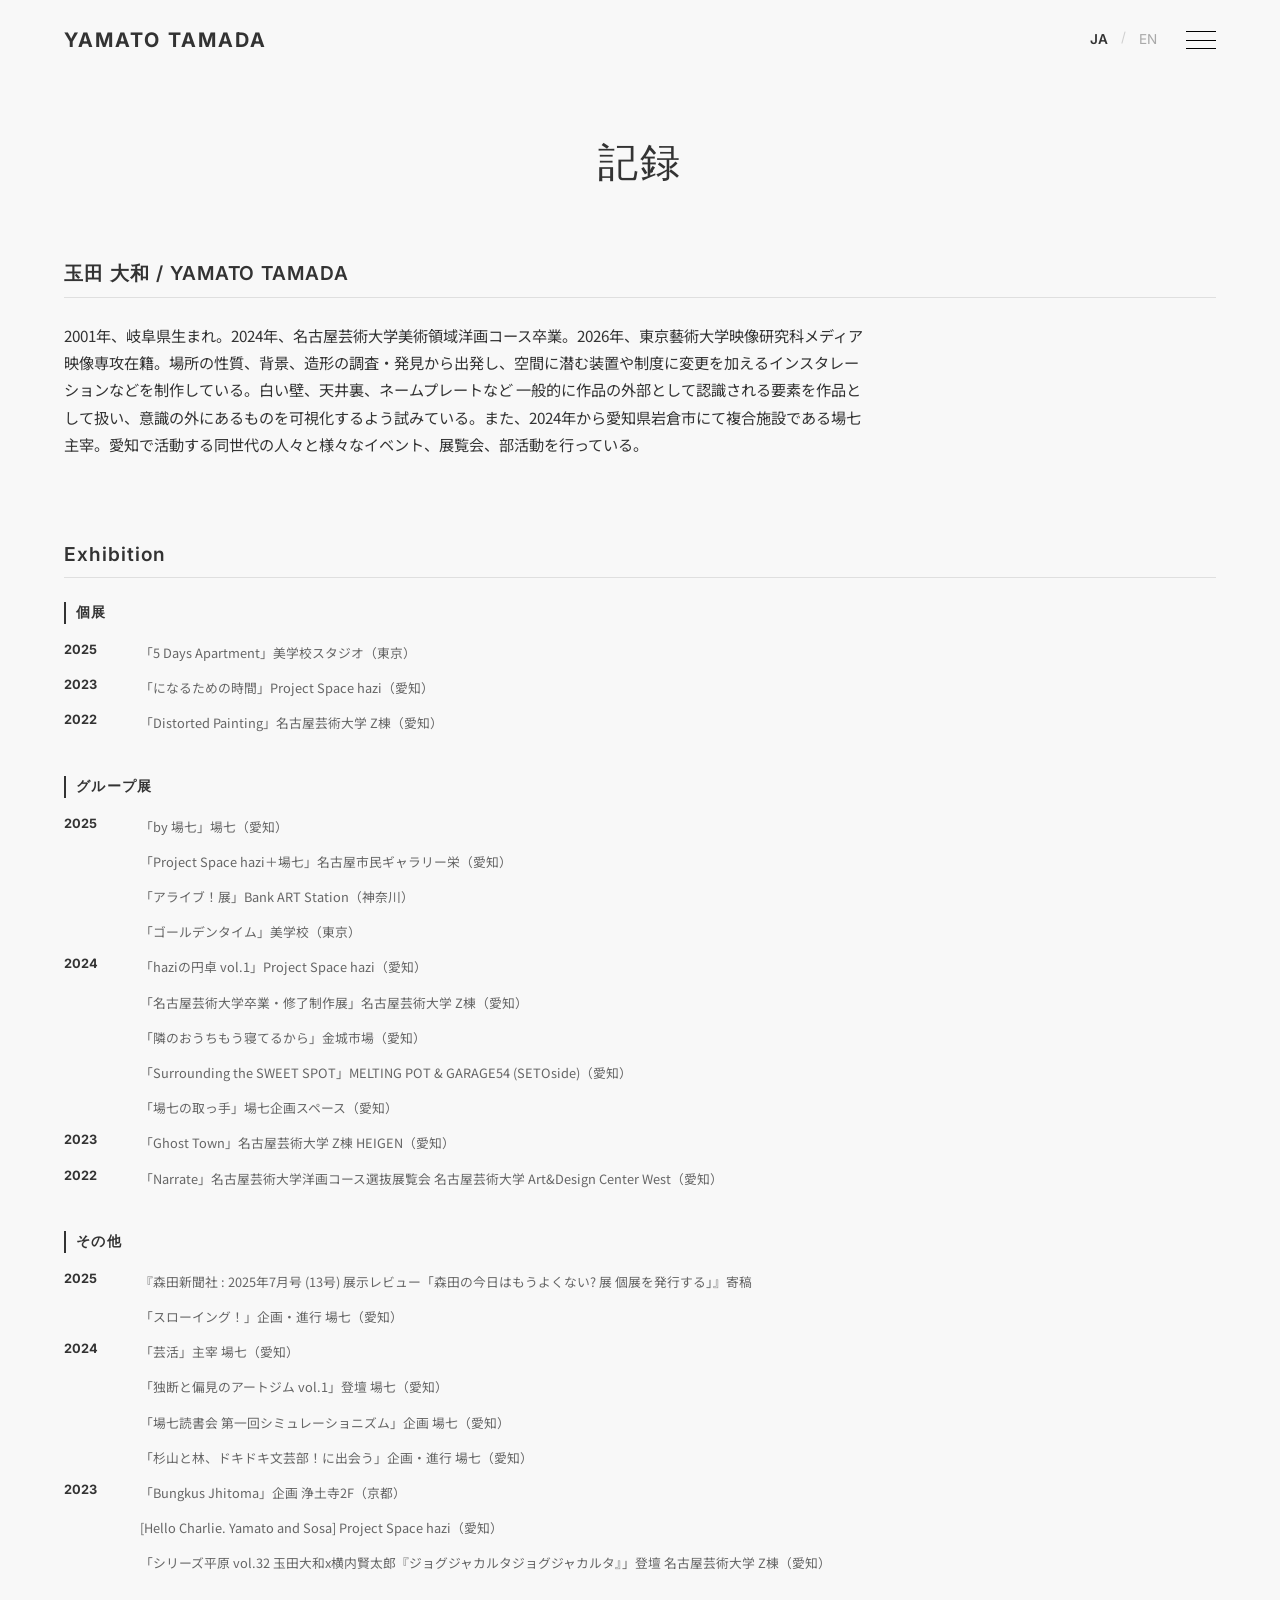
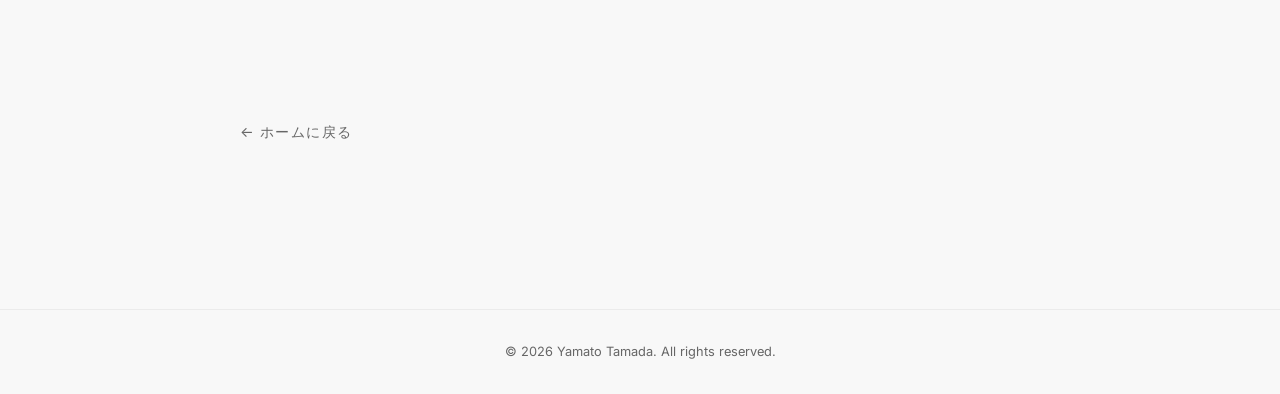
==== about.html @ 904484ee "about new" ====
<!DOCTYPE html>
<html lang="ja">

<head>
    <meta charset="UTF-8">
    <meta name="viewport" content="width=device-width, initial-scale=1.0">
    <title>About | YAMATO TAMADA</title>
    <meta name="description" content="About YAMATO TAMADA - Artist profile, exhibition history, and artist statement">
    <link rel="stylesheet" href="style.css">
    <link rel="preconnect" href="https://fonts.googleapis.com">
    <link rel="preconnect" href="https://fonts.gstatic.com" crossorigin>
    <link
        href="https://fonts.googleapis.com/css2?family=Inter:wght@300;400;600&family=Noto+Sans+JP:wght@300;400;700&display=swap"
        rel="stylesheet">
</head>

<body>
    <header class="header">
        <div class="container">
            <a href="index.html" class="logo">YAMATO TAMADA</a>
            <div class="nav-container">
                <div class="lang-switcher">
                    <span class="lang-btn active" data-lang="ja">JA</span>
                    <span class="lang-divider">/</span>
                    <span class="lang-btn" data-lang="en">EN</span>
                </div>
                <nav class="nav">
                    <ul class="nav-list">
                        <li><a href="index.html#news" class="nav-link">
                                <span class="lang-ja">ニュース</span>
                                <span class="lang-en">NEWS</span>
                            </a></li>
                        <li><a href="about.html" class="nav-link">
                                <span class="lang-ja">記録</span>
                                <span class="lang-en">ABOUT</span>
                            </a></li>
                        <li><a href="index.html#works" class="nav-link">
                                <span class="lang-ja">作品</span>
                                <span class="lang-en">WORKS</span>
                            </a></li>
                        <li>
                            <div class="menu-contact-links">
                                <a href="contact.html" class="menu-contact-link email" aria-label="Email">
                                    <svg width="24" height="24" viewBox="0 0 24 24" fill="none" stroke="currentColor"
                                        stroke-width="1.5">
                                        <path
                                            d="M3 8l7.89 5.26a2 2 0 002.22 0L21 8M5 19h14a2 2 0 002-2V7a2 2 0 00-2-2H5a2 2 0 00-2 2v10a2 2 0 002 2z" />
                                    </svg>
                                </a>
                                <a href="https://www.instagram.com/yamato.art2/" class="menu-contact-link instagram"
                                    aria-label="Instagram">
                                    <svg width="24" height="24" viewBox="0 0 24 24" fill="currentColor">
                                        <path
                                            d="M12 2.163c3.204 0 3.584.012 4.85.07 3.252.148 4.771 1.691 4.919 4.919.058 1.265.069 1.645.069 4.849 0 3.205-.012 3.584-.069 4.849-.149 3.225-1.664 4.771-4.919 4.919-1.266.058-1.644.07-4.85.07-3.204 0-3.584-.012-4.849-.07-3.26-.149-4.771-1.699-4.919-4.92-.058-1.265-.07-1.644-.07-4.849 0-3.204.013-3.583.07-4.849.149-3.227 1.664-4.771 4.919-4.919 1.266-.057 1.645-.069 4.849-.069zm0-2.163c-3.259 0-3.667.014-4.947.072-4.358.2-6.78 2.618-6.98 6.98-.059 1.281-.073 1.689-.073 4.948 0 3.259.014 3.668.072 4.948.2 4.358 2.618 6.78 6.98 6.98 1.281.058 1.689.072 4.948.072 3.259 0 3.668-.014 4.948-.072 4.354-.2 6.782-2.618 6.979-6.98.059-1.28.073-1.689.073-4.948 0-3.259-.014-3.667-.072-4.947-.196-4.354-2.617-6.78-6.979-6.98-1.281-.059-1.69-.073-4.949-.073zm0 5.838c-3.403 0-6.162 2.759-6.162 6.162s2.759 6.163 6.162 6.163 6.162-2.759 6.162-6.163c0-3.403-2.759-6.162-6.162-6.162zm0 10.162c-2.209 0-4-1.79-4-4 0-2.209 1.791-4 4-4s4 1.791 4 4c0 2.21-1.791 4-4 4zm6.406-11.845c-.796 0-1.441.645-1.441 1.44s.645 1.44 1.441 1.44c.795 0 1.439-.645 1.439-1.44s-.644-1.44-1.439-1.44z" />
                                    </svg>
                                </a>
                            </div>
                        </li>
                    </ul>
                    <button class="menu-toggle" aria-label="Menu">
                        <span class="bar"></span>
                        <span class="bar"></span>
                        <span class="bar"></span>
                    </button>
                </nav>
            </div>
        </div>
    </header>

    <main>
        <section class="about-page section">
            <div class="container">
                <h1 class="page-title">
                    <span class="lang-ja">記録</span>
                    <span class="lang-en">ABOUT</span>
                </h1>

                <div class="about-section">
                    <h2 class="about-heading">玉田 大和 / YAMATO TAMADA</h2>
                    <div class="statement-text">
                        <p class="lang-ja">
                            2001年、岐阜県生まれ。2024年、名古屋芸術大学美術領域洋画コース卒業。2026年、東京藝術大学映像研究科メディア映像専攻在籍。場所の性質、背景、造形の調査・発見から出発し、空間に潜む装置や制度に変更を加えるインスタレーションなどを制作している。白い壁、天井裏、ネームプレートなど
                            一般的に作品の外部として認識される要素を作品として扱い、意識の外にあるものを可視化するよう試みている。また、2024年から愛知県岩倉市にて複合施設である場七主宰。愛知で活動する同世代の人々と様々なイベント、展覧会、部活動を行っている。
                        </p>
                        <p class="lang-en">Born in Gifu in 2001. Graduated from Nagoya University of the Arts, Western
                            Painting course in 2024. Currently enrolled in the Graduate School of Film and New Media,
                            Department of New Media at Tokyo University of the Arts (2026-). Starting from the
                            investigation and discovery of the nature,
                            background, and form of a place, he creates installations that modify the devices and
                            systems hidden within spaces. By treating elements generally perceived as external to the
                            work—such as white walls, the space behind ceilings, and nameplates—as part of the work
                            itself, he attempts to visualize things that lie outside of consciousness. Since 2024, he
                            has also been the director of "BA-NANA", a multi-purpose facility in Iwakura, Aichi
                            Prefecture. Together with peers active in Aichi, he organizes various events, exhibitions,
                            and club activities.
                        </p>
                    </div>
                </div>

                <div class="about-section">
                    <h2 class="about-heading">Exhibition</h2>

                    <h3 class="exhibition-type-title">
                        <span class="lang-ja">個展</span>
                        <span class="lang-en">Solo exhibitions</span>
                    </h3>
                    <div class="exhibition-list">
                        <div class="exhibition-group">
                            <span class="exhibition-year">2025</span>
                            <div class="exhibition-items">
                                <div class="exhibition-item">
                                    <span class="exhibition-title">
                                        <span class="lang-ja">「5 Days Apartment」美学校スタジオ（東京）</span>
                                        <span class="lang-en">"5 Days Apartment" Bigakko Studio (Tokyo)</span>
                                    </span>
                                </div>
                            </div>
                        </div>
                        <div class="exhibition-group">
                            <span class="exhibition-year">2023</span>
                            <div class="exhibition-items">
                                <div class="exhibition-item">
                                    <span class="exhibition-title">
                                        <span class="lang-ja">「になるための時間」Project Space hazi（愛知）</span>
                                        <span class="lang-en">"Time to Become" Project Space hazi (Aichi)</span>
                                    </span>
                                </div>
                            </div>
                        </div>
                        <div class="exhibition-group">
                            <span class="exhibition-year">2022</span>
                            <div class="exhibition-items">
                                <div class="exhibition-item">
                                    <span class="exhibition-title">
                                        <span class="lang-ja">「Distorted Painting」名古屋芸術大学 Z棟（愛知）</span>
                                        <span class="lang-en">"Distorted Painting" Nagoya University of the Arts,
                                            Z-Building (Aichi)</span>
                                    </span>
                                </div>
                            </div>
                        </div>
                    </div>

                    <h3 class="exhibition-type-title">
                        <span class="lang-ja">グループ展</span>
                        <span class="lang-en">Group exhibitions</span>
                    </h3>
                    <div class="exhibition-list">
                        <div class="exhibition-group">
                            <span class="exhibition-year">2025</span>
                            <div class="exhibition-items">
                                <div class="exhibition-item">
                                    <span class="exhibition-title">
                                        <span class="lang-ja">「by 場七」場七（愛知）</span>
                                        <span class="lang-en">"by BA-NANA" BA-NANA (Aichi)</span>
                                    </span>
                                </div>
                                <div class="exhibition-item">
                                    <span class="exhibition-title">
                                        <span class="lang-ja">「Project Space hazi＋場七」名古屋市民ギャラリー栄（愛知）</span>
                                        <span class="lang-en">"Project Space hazi + BA-NANA" Nagoya City Gallery Sakae
                                            (Aichi)</span>
                                    </span>
                                </div>
                                <div class="exhibition-item">
                                    <span class="exhibition-title">
                                        <span class="lang-ja">「アライブ！展」Bank ART Station（神奈川）</span>
                                        <span class="lang-en">"Alive! Exhibition" Bank ART Station (Kanagawa)</span>
                                    </span>
                                </div>
                                <div class="exhibition-item">
                                    <span class="exhibition-title">
                                        <span class="lang-ja">「ゴールデンタイム」美学校（東京）</span>
                                        <span class="lang-en">"Golden Time" Bigakko (Tokyo)</span>
                                    </span>
                                </div>
                            </div>
                        </div>
                        <div class="exhibition-group">
                            <span class="exhibition-year">2024</span>
                            <div class="exhibition-items">
                                <div class="exhibition-item">
                                    <span class="exhibition-title">
                                        <span class="lang-ja">「haziの円卓 vol.1」Project Space hazi（愛知）</span>
                                        <span class="lang-en">"hazi's Round Table vol.1" Project Space hazi
                                            (Aichi)</span>
                                    </span>
                                </div>
                                <div class="exhibition-item">
                                    <span class="exhibition-title">
                                        <span class="lang-ja">「名古屋芸術大学卒業・修了制作展」名古屋芸術大学 Z棟（愛知）</span>
                                        <span class="lang-en">"Nagoya University of the Arts Graduation Exhibition"
                                            Nagoya University of the Arts, Z-Building (Aichi)</span>
                                    </span>
                                </div>
                                <div class="exhibition-item">
                                    <span class="exhibition-title">
                                        <span class="lang-ja">「隣のおうちもう寝てるから」金城市場（愛知）</span>
                                        <span class="lang-en">"Because the Neighbors are Already Sleeping" Kinjo Ichiba
                                            (Aichi)</span>
                                    </span>
                                </div>
                                <div class="exhibition-item">
                                    <span class="exhibition-title">
                                        <span class="lang-ja">「Surrounding the SWEET SPOT」MELTING POT & GARAGE54
                                            (SETOside)（愛知）</span>
                                        <span class="lang-en">"Surrounding the SWEET SPOT" MELTING POT & GARAGE54
                                            (SETOside) (Aichi)</span>
                                    </span>
                                </div>
                                <div class="exhibition-item">
                                    <span class="exhibition-title">
                                        <span class="lang-ja">「場七の取っ手」場七企画スペース（愛知）</span>
                                        <span class="lang-en">"Handle of BA-NANA" BA-NANA Project Space (Aichi)</span>
                                    </span>
                                </div>
                            </div>
                        </div>
                        <div class="exhibition-group">
                            <span class="exhibition-year">2023</span>
                            <div class="exhibition-items">
                                <div class="exhibition-item">
                                    <span class="exhibition-title">
                                        <span class="lang-ja">「Ghost Town」名古屋芸術大学 Z棟 HEIGEN（愛知）</span>
                                        <span class="lang-en">"Ghost Town" Nagoya University of the Arts, Z-Building
                                            HEIGEN (Aichi)</span>
                                    </span>
                                </div>
                            </div>
                        </div>
                        <div class="exhibition-group">
                            <span class="exhibition-year">2022</span>
                            <div class="exhibition-items">
                                <div class="exhibition-item">
                                    <span class="exhibition-title">
                                        <span class="lang-ja">「Narrate」名古屋芸術大学洋画コース選抜展覧会 名古屋芸術大学 Art&Design Center
                                            West（愛知）</span>
                                        <span class="lang-en">"Narrate" Nagoya University of the Arts, Western Painting
                                            Course Selection Exhibition, Art & Design Center West (Aichi)</span>
                                    </span>
                                </div>
                            </div>
                        </div>
                    </div>

                    <h3 class="exhibition-type-title">
                        <span class="lang-ja">その他</span>
                        <span class="lang-en">Others</span>
                    </h3>
                    <div class="exhibition-list">
                        <div class="exhibition-group">
                            <span class="exhibition-year">2025</span>
                            <div class="exhibition-items">
                                <div class="exhibition-item">
                                    <span class="exhibition-title">
                                        <span class="lang-ja">『森田新聞社 : 2025年7月号 (13号) 展示レビュー「森田の今日はもうよくない? 展
                                            個展を発行する」』寄稿</span>
                                        <span class="lang-en">Contributed to "Morita Shimbun: July 2025 Issue (No. 13)
                                            Exhibition Review 'Is Morita's Today No Good Anymore? Exhibition: Publishing
                                            a Solo Exhibition'"</span>
                                    </span>
                                </div>
                                <div class="exhibition-item">
                                    <span class="exhibition-title">
                                        <span class="lang-ja">「スローイング！」企画・進行 場七（愛知）</span>
                                        <span class="lang-en">"Throwing!" Planning and Facilitation, BA-NANA
                                            (Aichi)</span>
                                    </span>
                                </div>
                            </div>
                        </div>
                        <div class="exhibition-group">
                            <span class="exhibition-year">2024</span>
                            <div class="exhibition-items">
                                <div class="exhibition-item">
                                    <span class="exhibition-title">
                                        <span class="lang-ja">「芸活」主宰 場七（愛知）</span>
                                        <span class="lang-en">"Geikatsu" (Art Activities) Director, BA-NANA
                                            (Aichi)</span>
                                    </span>
                                </div>
                                <div class="exhibition-item">
                                    <span class="exhibition-title">
                                        <span class="lang-ja">「独断と偏見のアートジム vol.1」登壇 場七（愛知）</span>
                                        <span class="lang-en">"Arbitrary and Prejudiced Art Gym vol.1" Speaker, BA-NANA
                                            (Aichi)</span>
                                    </span>
                                </div>
                                <div class="exhibition-item">
                                    <span class="exhibition-title">
                                        <span class="lang-ja">「場七読書会 第一回シミュレーショニズム」企画 場七（愛知）</span>
                                        <span class="lang-en">"BA-NANA Reading Group Vol.1: Simulationism" Planning,
                                            BA-NANA (Aichi)</span>
                                    </span>
                                </div>
                                <div class="exhibition-item">
                                    <span class="exhibition-title">
                                        <span class="lang-ja">「杉山と林、ドキドキ文芸部！に出会う」企画・進行 場七（愛知）</span>
                                        <span class="lang-en">"Sugiyama and Hayashi encounter Doki Doki Literature
                                            Club!" Planning and Facilitation, BA-NANA (Aichi)</span>
                                    </span>
                                </div>
                            </div>
                        </div>
                        <div class="exhibition-group">
                            <span class="exhibition-year">2023</span>
                            <div class="exhibition-items">
                                <div class="exhibition-item">
                                    <span class="exhibition-title">
                                        <span class="lang-ja">「Bungkus Jhitoma」企画 浄土寺2F（京都）</span>
                                        <span class="lang-en">"Bungkus Jhitoma" Planning, Jodoji 2F (Kyoto)</span>
                                    </span>
                                </div>
                                <div class="exhibition-item">
                                    <span class="exhibition-title">
                                        <span class="lang-ja">[Hello Charlie. Yamato and Sosa] Project Space
                                            hazi（愛知）</span>
                                        <span class="lang-en">[Hello Charlie. Yamato and Sosa] Project Space hazi
                                            (Aichi)</span>
                                    </span>
                                </div>
                                <div class="exhibition-item">
                                    <span class="exhibition-title">
                                        <span class="lang-ja">「シリーズ平原 vol.32 玉田大和x横内賢太郎『ジョグジャカルタジョグジャカルタ』」登壇 名古屋芸術大学
                                            Z棟（愛知）</span>
                                        <span class="lang-en">"HEIGEN Series vol.32 Yamato Tamada x Kentaro Yokouchi
                                            'Yogyakarta Yogyakarta'" Speaker, Nagoya University of the Arts, Z-Building
                                            (Aichi)</span>
                                    </span>
                                </div>
                            </div>
                        </div>
                    </div>
                </div>

                <div class="project-statement-section">
                    <a href="index.html" class="back-to-works">
                        <span class="lang-ja">ホームに戻る</span>
                        <span class="lang-en">BACK TO HOME</span>
                    </a>
                </div>
            </div>
        </section>
    </main>

    <footer class="footer">
        <div class="container">
            <p>&copy; 2026 Yamato Tamada. All rights reserved.</p>
        </div>
    </footer>

    <button id="back-to-top" class="back-to-top" aria-label="Back to top">
        <svg width="24" height="24" viewBox="0 0 24 24" fill="none" stroke="currentColor" stroke-width="2">
            <path d="M12 19V5M5 12l7-7 7 7" />
        </svg>
    </button>

    <script src="script.js"></script>
</body>

</html>
---- style.css ----
:root {
    --bg-color: #f8f8f8;
    --text-color: #333333;
    --accent-color: #000000;
    --secondary-color: #666666;
    --grid-gap: 2rem;
    --container-width: 1200px;
    --header-height: 80px;
    --transition-speed: 0.3s;
    --font-primary: 'Inter', sans-serif;
    --font-jp: 'Noto Sans JP', sans-serif;
}

* {
    margin: 0;
    padding: 0;
    box-sizing: border-box;
}

html {
    scroll-behavior: smooth;
}

body {
    background-color: var(--bg-color);
    color: var(--text-color);
    font-family: var(--font-primary);
    line-height: 1.6;
    overflow-x: hidden;
}

/* Language Visibility Logic */
body.lang-en .lang-ja {
    display: none !important;
}

body.lang-ja .lang-en {
    display: none !important;
}

/* Language Switcher Button */
.lang-switcher {
    display: flex;
    gap: 0.5rem;
    font-size: 0.85rem;
    font-weight: 400;
    margin-right: 1.5rem;
    letter-spacing: 0.05em;
}

.lang-btn {
    cursor: pointer;
    opacity: 0.4;
    transition: opacity 0.3s ease;
    padding: 2px 4px;
}

.lang-btn.active {
    opacity: 1;
    font-weight: 600;
}

.lang-divider {
    opacity: 0.2;
}

.lang-btn:hover {
    opacity: 0.8;
}

/* Utility */
.container {
    width: 90%;
    max-width: var(--container-width);
    margin: 0 auto;
}

.section {
    padding: 100px 0;
}

.section-title {
    font-size: 2rem;
    font-weight: 300;
    margin-bottom: 3rem;
    letter-spacing: 0.05em;
    border-bottom: 1px solid rgba(0, 0, 0, 0.1);
    padding-bottom: 1rem;
    display: inline-block;
}

a {
    text-decoration: none;
    color: inherit;
    transition: color var(--transition-speed);
}

ul {
    list-style: none;
}

/* Header */
.header {
    position: fixed;
    top: 0;
    left: 0;
    width: 100%;
    height: var(--header-height);
    display: flex;
    align-items: center;
    z-index: 100;
    background: rgba(248, 248, 248, 0.8);
    backdrop-filter: blur(10px);
    transition: transform 0.3s ease;
}

.header .container {
    display: flex;
    justify-content: space-between;
    align-items: center;
}

/* Adjust header layout for lang switcher */
.nav-container {
    display: flex;
    align-items: center;
}

.logo {
    font-size: 1.25rem;
    font-weight: 700;
    letter-spacing: 0.1em;
    transition: opacity 0.3s ease;
}

.logo:hover {
    opacity: 0.5;
}

.nav-list {
    display: flex;
    position: fixed;
    top: 0;
    right: -100%;
    width: 100%;
    height: 100vh;
    background: var(--bg-color);
    flex-direction: column;
    justify-content: center;
    align-items: center;
    padding: 0;
    margin: 0;
    gap: 2rem;
    list-style: none;
    transition: right 0.6s cubic-bezier(0.77, 0, 0.175, 1);
    z-index: 99;
}

.nav-list.active {
    right: 0;
}

.nav-list li {
    opacity: 0;
    transform: translateY(20px);
    transition: opacity 0.4s ease, transform 0.4s ease;
}

.nav-list.active li {
    opacity: 1;
    transform: translateY(0);
}

/* Staggered animation for menu items */
.nav-list.active li:nth-child(1) {
    transition-delay: 0.2s;
}

.nav-list.active li:nth-child(2) {
    transition-delay: 0.3s;
}

.nav-list.active li:nth-child(3) {
    transition-delay: 0.4s;
}

.nav-list.active li:nth-child(4) {
    transition-delay: 0.5s;
}

.nav-link {
    font-size: 2rem;
    text-transform: uppercase;
    letter-spacing: 0.02em;
    font-weight: 300;
    line-height: 1.2;
    text-align: center;
    transition: opacity 0.3s ease;
}

.nav-link:hover {
    opacity: 0.5;
}

.menu-contact-links {
    display: flex;
    gap: 2.2rem;
    /* Balanced gap */
    justify-content: center;
    align-items: center;
    margin-top: 1rem;
}

.menu-contact-link {
    color: var(--accent-color);
    transition: opacity 0.3s ease;
    display: flex;
    align-items: center;
}

.menu-contact-link svg {
    width: 24px;
    height: 24px;
    display: block;
}

.menu-contact-link.instagram {
    color: #e4405f;
    /* Instagram brand color */
}

.menu-contact-link.email {
    color: var(--accent-color);
}

/* メールアイコンを20%大きく表示 */
.menu-contact-link.email svg {
    width: 32px;
    height: 32px;
}

.menu-contact-link:hover {
    opacity: 0.5;
}

.menu-toggle {
    display: flex;
    flex-direction: column;
    justify-content: space-between;
    width: 30px;
    height: 18px;
    background: none;
    border: none;
    cursor: pointer;
    z-index: 101;
    position: relative;
    transition: opacity 0.3s ease;
}

.menu-toggle:hover {
    opacity: 0.5;
}

.menu-toggle .bar {
    width: 100%;
    height: 1px;
    background-color: var(--accent-color);
    transition: transform 0.3s ease, opacity 0.3s ease;
}

.menu-toggle.active .bar:nth-child(1) {
    transform: translateY(8.5px) rotate(45deg);
}

.menu-toggle.active .bar:nth-child(2) {
    opacity: 0;
}

.menu-toggle.active .bar:nth-child(3) {
    transform: translateY(-8.5px) rotate(-45deg);
}

/* Hero */
.hero {
    height: 100vh;
    display: flex;
    align-items: center;
    justify-content: center;
    position: relative;
    text-align: center;
    position: relative;
    z-index: 1;
}

.hero-title {
    font-size: 5rem;
    font-weight: 700;
    line-height: 1;
    margin-bottom: 1rem;
    display: flex;
    flex-direction: column;
    align-items: center;
}

.hero-subtitle {
    font-size: 1.2rem;
    color: var(--secondary-color);
    margin-bottom: 2rem;
    font-weight: 300;
}

.cta-button {
    display: inline-block;
    padding: 1rem 2rem;
    border: 1px solid var(--accent-color);
    font-size: 0.9rem;
    letter-spacing: 0.1em;
    transition: background-color 0.3s, color 0.3s;
}

.cta-button:hover {
    background-color: var(--accent-color);
    color: var(--bg-color);
}

.works-year-group {
    margin-bottom: 5rem;
}

.works-year-group:last-child {
    margin-bottom: 2rem;
}

.works-year-title {
    font-size: 1.5rem;
    font-weight: 300;
    margin-bottom: 2rem;
    letter-spacing: 0.1em;
    border-bottom: 1px solid rgba(0, 0, 0, 0.05);
    padding-bottom: 0.5rem;
    display: inline-block;
}

.works-grid {
    display: grid;
    grid-template-columns: repeat(auto-fill, minmax(400px, 1fr));
    gap: 2rem;
}

.work-item {
    position: relative;
    overflow: hidden;
    aspect-ratio: 3/2;
    justify-self: center;
    /* Center if width is less than 100% */
}

/* Portrait orientation adjustment: 
   To have the same area as 3:2 (3*2=6), 
   a 2:3 image needs to be sqrt(6/(2/3)) = 3 in height? 
   No, let's keep it simple: 
   Area = Width * Height. 
   Landscape: Area = 1 * (2/3) = 0.666
   Portrait: Area = W * (3/2)W = 1.5W^2
   0.666 = 1.5W^2 => W^2 = 0.444 => W = 0.666
   So width should be 2/3 (66.66%) of the column width.
*/
.work-item.is-portrait {
    aspect-ratio: 2/3;
    width: 66.66%;
}

.work-link {
    display: block;
    width: 100%;
    height: 100%;
}

.work-image-wrapper {
    width: 100%;
    height: 100%;
    position: relative;
}

.work-image {
    width: 100%;
    height: 100%;
    object-fit: cover;
    transition: transform 0.6s cubic-bezier(0.2, 1, 0.3, 1);
}

.work-overlay {
    position: absolute;
    top: 0;
    left: 0;
    width: 100%;
    height: 100%;
    background: rgba(0, 0, 0, 0.6);
    display: flex;
    flex-direction: column;
    justify-content: center;
    align-items: center;
    opacity: 0;
    transition: opacity 0.4s ease;
}

.work-item:hover .work-overlay {
    opacity: 1;
}

.work-item:hover .work-image {
    transform: scale(1.05);
}

.work-title {
    font-size: 1.5rem;
    font-weight: 600;
    margin-bottom: 0.5rem;
    color: #fff;
    /* Ensure text visible on overlay */
    transform: translateY(20px);
    transition: transform 0.4s ease;
}

.work-category {
    font-size: 0.9rem;
    color: #ccc;
    transform: translateY(20px);
    transition: transform 0.4s ease 0.1s;
}

.work-item:hover .work-title,
.work-item:hover .work-category {
    transform: translateY(0);
}

/* View More Button */
.view-more-container {
    text-align: center;
    margin-top: 3rem;
}

.hero-content {
    text-align: center;
    max-width: 800px;
}

.hero-image-link {
    display: block;
    width: 100%;
    transition: transform 0.5s cubic-bezier(0.4, 0, 0.2, 1), opacity 0.3s ease;
    overflow: hidden;
    border-radius: 4px;
}

.hero-image-link:hover {
    transform: scale(1.02);
    opacity: 0.9;
}

.hero-visual {
    width: 100%;
    aspect-ratio: 1 / 1;
    object-fit: cover;
    display: block;
    box-shadow: 0 20px 40px rgba(0, 0, 0, 0.05);
}

.view-more-button {
    display: inline-block;
    padding: 1rem 2.5rem;
    border: 1px solid var(--accent-color);
    font-size: 0.9rem;
    letter-spacing: 0.1em;
    text-transform: uppercase;
    transition: background-color 0.3s, color 0.3s;
}

.view-more-button:hover {
    background-color: var(--accent-color);
    color: var(--bg-color);
}

/* Works Page */
.works-page {
    padding-top: calc(var(--header-height) + 50px);
    min-height: 100vh;
}

.page-title {
    font-size: 2.5rem;
    font-weight: 300;
    margin-bottom: 4rem;
    letter-spacing: 0.05em;
    text-align: center;
}

/* About Page */
.about-page {
    padding-top: calc(var(--header-height) + 50px);
    min-height: 100vh;
}

.about-section {
    margin-bottom: 5rem;
}

.about-heading {
    font-size: 1.2rem;
    font-weight: 600;
    margin-bottom: 1.5rem;
    letter-spacing: 0.05em;
    border-bottom: 1px solid rgba(0, 0, 0, 0.1);
    padding-bottom: 0.5rem;
}

.about-subtitle {
    font-size: 1.2rem;
    color: var(--secondary-color);
    font-family: var(--font-jp);
    margin-top: 0.5rem;
}

.exhibition-type-title {
    font-size: 0.85rem;
    font-weight: 600;
    text-transform: uppercase;
    letter-spacing: 0.1em;
    color: var(--text-color);
    margin: 2.5rem 0 1rem 0;
    border-left: 2px solid var(--text-color);
    padding-left: 10px;
}

.exhibition-type-title:first-of-type {
    margin-top: 1rem;
}

.exhibition-list {
    display: flex;
    flex-direction: column;
    gap: 0.6rem;
}

.exhibition-group {
    display: flex;
    gap: 1rem;
}

.exhibition-year {
    font-size: 0.8rem;
    font-weight: 700;
    color: var(--text-color);
    min-width: 60px;
    flex-shrink: 0;
}

.exhibition-items {
    flex: 1;
}

.exhibition-item {
    margin-bottom: 0.6rem;
}

.exhibition-item:last-child {
    margin-bottom: 0;
}

.exhibition-title {
    font-size: 0.8rem;
    font-family: var(--font-jp);
    color: var(--secondary-color);
    line-height: 1.4;
}

.statement-text {
    max-width: 800px;
}

.statement-text p {
    font-size: 0.95rem;
    line-height: 1.8;
    margin-bottom: 1.5rem;
    font-family: var(--font-jp);
    color: var(--text-color);
}

.statement-text p:last-child {
    margin-bottom: 0;
}

/* About */
.about-text {
    max-width: 600px;
}

.about-desc {
    margin-bottom: 2rem;
    font-size: 1.1rem;
    color: var(--secondary-color);
}

.skills-list {
    display: flex;
    gap: 1.5rem;
    flex-wrap: wrap;
}

.skills-list li {
    font-size: 0.9rem;
    padding: 0.75rem 1.5rem;
    border: 1px solid rgba(0, 0, 0, 0.1);
    border-radius: 50px;
    transition: all 0.3s ease;
    cursor: default;
}

.skills-list li:hover {
    border-color: var(--accent-color);
    background: rgba(0, 0, 0, 0.05);
    transform: translateY(-2px);
}

/* Contact */
.contact-content {
    font-size: 1.5rem;
    text-align: center;
}

.email-link {
    display: inline-block;
    font-size: 1.5rem;
    font-weight: 700;
    margin: 3rem 0;
    color: var(--accent-color);
    position: relative;
    transition: opacity 0.3s ease;
}

.email-link:hover {
    text-decoration: none;
    opacity: 0.5;
}

.social-links {
    display: flex;
    gap: 2.2rem;
    /* Increased slightly for visual balance */
    justify-content: center;
    align-items: center;
    margin-top: 2rem;
}

.social-link {
    display: flex;
    align-items: center;
    justify-content: center;
    color: var(--accent-color);
    transition: opacity 0.3s ease, transform 0.3s ease;
}

.social-link:hover {
    opacity: 0.6;
    transform: translateY(-3px);
}

.social-link svg {
    width: 32px;
    /* Increased from 28px */
    height: 32px;
    fill: currentColor;
    display: block;
}

.social-note svg {
    width: 38px;
    /* Adjusted down from 44px for balance */
    height: 38px;
}

.note-image-icon {
    width: 38px;
    /* Adjusted down from 44px for balance */
    height: 38px;
    object-fit: contain;
    transition: opacity 0.3s ease;
    display: block;
    border-radius: 4px;
}

.custom-social-icon {
    width: 42px;
    /* Adjusted down from 48px to balance with 32px/38px icons */
    height: 42px;
    object-fit: contain;
    transition: opacity 0.3s ease;
    display: block;
}

.social-link:hover .custom-social-icon,
.social-link:hover .note-image-icon {
    opacity: 0.5;
}

.social-instagram:hover {
    color: #e4405f;
}

/* Post-Contact Removal Cleanup */
.contact-content,
.email-link {
    display: none;
}

/* News */
.news-list {
    max-width: 800px;
    margin: 0 auto;
}

#news.section {
    padding-top: calc(var(--header-height) + 50px);
}

.news-page {
    padding-top: calc(var(--header-height) + 50px);
    min-height: 100vh;
}

.back-link {
    display: inline-block;
    margin-top: 2rem;
    font-size: 0.9rem;
    letter-spacing: 0.1em;
    color: var(--secondary-color);
}

.back-link:hover {
    color: var(--accent-color);
}

.news-item {
    display: flex;
    flex-direction: column;
    padding: 1.5rem 0;
    border-bottom: 1px solid rgba(0, 0, 0, 0.1);
}

.news-item:last-child {
    border-bottom: none;
}

.news-date {
    font-size: 0.9rem;
    color: var(--secondary-color);
    margin-bottom: 0.5rem;
    font-family: var(--font-jp);
}

.news-title {
    font-size: 1.1rem;
    font-weight: 500;
    font-family: var(--font-jp);
}

@media (min-width: 768px) {
    .news-item {
        flex-direction: row;
        align-items: baseline;
        gap: 3rem;
    }

    .news-date {
        margin-bottom: 0;
        flex-shrink: 0;
        width: 120px;
    }
}

/* Footer */
.footer {
    padding: 2rem 0;
    border-top: 1px solid rgba(0, 0, 0, 0.05);
    margin-top: 4rem;
    font-size: 0.8rem;
    color: var(--secondary-color);
    text-align: center;
}

/* Responsive */
@media (max-width: 768px) {
    .container {
        width: 90%;
    }

    .hero-title {
        font-size: 3rem;
    }

    .nav {
        display: none;
        /* Hide default nav on mobile, use toggle later */
        position: absolute;
        top: var(--header-height);
        left: 0;
        width: 100%;
        background: var(--bg-color);
        padding: 2rem;
        flex-direction: column;
        align-items: center;
    }

    .nav.active {
        display: flex;
    }

    .menu-contact-links {
        margin-left: 0;
        margin-top: 1rem;
        gap: 2.5rem;
    }

    .menu-contact-link svg {
        width: 28px;
        /* Slightly larger on mobile overlay */
        height: 28px;
    }

    .works-grid {
        grid-template-columns: 1fr;
    }

    .email-link {
        font-size: 1.2rem;
    }
}

/* Back to Top Button */
.back-to-top {
    position: fixed;
    bottom: 2rem;
    right: 2rem;
    width: 50px;
    height: 50px;
    background-color: var(--accent-color);
    color: var(--bg-color);
    border: none;
    border-radius: 50%;
    cursor: pointer;
    display: flex;
    align-items: center;
    justify-content: center;
    opacity: 0;
    visibility: hidden;
    transition: opacity 0.3s ease, visibility 0.3s ease, transform 0.3s ease;
    z-index: 1000;
    box-shadow: 0 4px 12px rgba(0, 0, 0, 0.15);
}

.back-to-top.visible {
    opacity: 1;
    visibility: visible;
}

.back-to-top:hover {
    transform: translateY(-3px);
    box-shadow: 0 6px 16px rgba(0, 0, 0, 0.2);
}

.back-to-top svg {
    width: 24px;
    height: 24px;
}

/* Project Detail Page */
.work-detail-page {
    padding-top: calc(var(--header-height) + 50px);
    margin-bottom: 5rem;
}

.work-detail-header {
    margin-bottom: 4rem;
    text-align: center;
}

.work-detail-title {
    font-size: 2.5rem;
    font-weight: 300;
    margin-bottom: 0.5rem;
    letter-spacing: 0.05em;
}

.work-detail-meta {
    font-size: 0.9rem;
    color: #000;
    letter-spacing: 0.1em;
}

.work-detail-images {
    display: flex;
    flex-direction: column;
    gap: 4rem;
    margin-bottom: 6rem;
}

.work-detail-images img {
    width: 80%;
    /* Reduced by 20% from 100% */
    height: auto;
    display: block;
    box-shadow: 0 10px 30px rgba(0, 0, 0, 0.05);
    margin: 0 auto;
}

.work-detail-images img.is-portrait {
    width: 53.33%;
    /* Reduced by 20% from 66.66% */
}

/* ネイティブサイズビデオ (アスペクト比をそのまま維持) */
.native-video {
    display: block;
    width: 80%;
    height: auto;
    margin: 0 auto;
}

/* Video Support (YouTube Thumbnail Link) */
.youtube-thumbnail-container {
    position: relative;
    width: 80%;
    margin: 0 auto 4rem auto;
    display: block;
    text-decoration: none;
    cursor: pointer;
    box-shadow: 0 10px 30px rgba(0, 0, 0, 0.05);
    overflow: hidden;
}

.youtube-thumbnail-container img {
    width: 100% !important;
    height: auto;
    display: block;
    transition: transform 0.5s ease;
}

.youtube-thumbnail-container:hover img {
    transform: scale(1.03);
}

.play-button-overlay {
    position: absolute;
    top: 0;
    left: 0;
    width: 100%;
    height: 100%;
    display: flex;
    align-items: center;
    justify-content: center;
    background: rgba(0, 0, 0, 0.2);
    transition: background 0.3s ease;
}

.youtube-thumbnail-container:hover .play-button-overlay {
    background: rgba(0, 0, 0, 0.1);
}

.play-button {
    width: 68px;
    height: 48px;
    background-color: rgba(33, 33, 33, 0.8);
    border-radius: 12px;
    position: relative;
    transition: background-color 0.3s ease;
}

.youtube-thumbnail-container:hover .play-button {
    background-color: #ff0000;
}

.play-button::after {
    content: '';
    position: absolute;
    top: 50%;
    left: 55%;
    transform: translate(-50%, -50%);
    border-style: solid;
    border-width: 10px 0 10px 18px;
    border-color: transparent transparent transparent #fff;
}

/* Fallback for iframe if needed */
.video-container {
    position: relative;
    width: 80%;
    padding-bottom: 45%;
    padding-top: 45%;
    height: 0;
    overflow: hidden;
    margin: 0 auto 4rem auto;
    box-shadow: 0 10px 30px rgba(0, 0, 0, 0.05);
    background: #000;
}

.video-container iframe {
    position: absolute;
    top: 0;
    left: 0;
    width: 100%;
    height: 100%;
    border: 0;
    display: block;
}

.work-video {
    width: 80%;
    max-width: 100%;
    aspect-ratio: 16 / 9;
    object-fit: contain;
    display: block;
    margin: 0 auto;
    box-shadow: 0 10px 30px rgba(0, 0, 0, 0.05);
    background: #000;
}

.youtube-direct-link {
    display: block;
    width: 80%;
    margin: -3rem auto 4rem auto;
    text-align: right;
    font-size: 0.8rem;
    color: var(--secondary-color);
    text-decoration: underline;
    letter-spacing: 0.05em;
    transition: color 0.3s ease;
}

.youtube-direct-link:hover {
    color: var(--accent-color);
}

.project-statement-section {
    max-width: 800px;
    margin: 0 auto;
}

.project-statement-title {
    font-size: 1.2rem;
    font-weight: 600;
    margin-bottom: 2rem;
    letter-spacing: 0.05em;
    border-bottom: 1px solid rgba(0, 0, 0, 0.1);
    padding-bottom: 0.5rem;
}

.project-statement-content p {
    font-size: 0.95rem;
    line-height: 1.8;
    margin-bottom: 1.5rem;
    color: var(--text-color);
    font-family: var(--font-jp);
}

.back-to-works {
    display: inline-block;
    margin-top: 4rem;
    font-size: 0.9rem;
    letter-spacing: 0.1em;
    color: var(--secondary-color);
    position: relative;
    padding-left: 20px;
}

.back-to-works::before {
    content: '←';
    position: absolute;
    left: 0;
    transition: transform 0.3s ease;
}

.back-to-works:hover::before {
    transform: translateX(-5px);
}

/* --- Contact Form Styles (Exact User Snippet Applied) --- */
.contact-page {
    padding-top: calc(var(--header-height) + 60px);
    margin-bottom: 10rem;
}

#contact-form {
    width: 100%;
    max-width: 800px;
    margin: 0 auto;
}

#contact-form .form-row {
    display: flex;
    align-items: center;
    padding: 20px 0;
    border-bottom: 1px solid #f2f4f5;
}

#contact-form .form-row:last-child {
    border-bottom: none;
}

#contact-form .form-label {
    display: flex;
    align-items: center;
    width: 250px;
    flex-shrink: 0;
}

#contact-form .form-label label {
    font-weight: bold;
}

#contact-form .form-label span {
    margin-left: 10px;
    padding: 2px 6px;
    border-radius: 3px;
    font-size: 12px;
    font-weight: bold;
    color: #fff;
    background-color: #166ab5;
}

#contact-form input,
#contact-form textarea,
#contact-form select {
    background-color: #f2f4f5;
    border: none;
    border-radius: 3px;
    padding: 15px 20px;
    font-size: 16px;
    color: #333;
    flex-grow: 1;
    font-family: inherit;
    transition: all 0.3s ease;
}

#contact-form input::placeholder,
#contact-form textarea::placeholder {
    color: #999;
    font-size: 14px;
}

#contact-form select {
    background-color: #f2f4f5;
    border: none;
    border-radius: 3px;
    padding: 15px 20px;
    font-size: 16px;
    color: #333;
}

#contact-form button {
    cursor: pointer;
    margin-top: 30px;
    padding: 15px 45px;
    border: none;
    border-radius: 3px;
    color: #fff;
    font-weight: bold;
    background-color: #166ab5;
    transition: all 0.3s ease;
}

#contact-form button:hover {
    background-color: #0d4a82;
    transform: translateY(-2px);
}

/* Success Message Styles */
.contact-success {
    text-align: center;
    padding: 6rem 2rem;
    background: var(--bg-color);
    border: 1px solid #f2f4f5;
    border-radius: 8px;
    animation: fadeIn 0.8s ease-out;
}

.success-title {
    font-size: 2.2rem;
    letter-spacing: 0.2em;
    margin-bottom: 2rem;
    color: #166ab5;
}

.success-message {
    font-size: 1rem;
    line-height: 2;
    color: var(--secondary-color);
    margin-bottom: 4rem;
}

.back-link {
    display: inline-block;
    font-size: 0.9rem;
    letter-spacing: 0.1em;
    color: #166ab5;
    text-decoration: none;
    border-bottom: 1px solid #166ab5;
    padding-bottom: 2px;
}

@keyframes fadeIn {
    from {
        opacity: 0;
        transform: translateY(20px);
    }

    to {
        opacity: 1;
        transform: translateY(0);
    }
}

/* Mobile Tweaks */
@media (max-width: 768px) {
    #contact-form .form-row {
        flex-direction: column;
        align-items: flex-start;
        padding: 15px 0;
    }

    #contact-form .form-label {
        width: 100%;
        margin-bottom: 10px;
    }

    #contact-form input,
    #contact-form textarea,
    #contact-form select {
        width: 100%;
    }

    #contact-form button {
        width: 100%;
    }
}

/* YouTube Video Container */
.video-container {
    position: relative;
    width: 100%;
    max-width: 100%;
    /* Ensure it matches image width */
    padding-top: 56.25%;
    /* 16:9 Aspect Ratio */
    margin: 2rem 0;
    background: #000;
    /* Loader background */
}

.video-container iframe {
    position: absolute;
    top: 0;
    left: 0;
    width: 100%;
    height: 100%;
    border: 0;
    display: block;
}
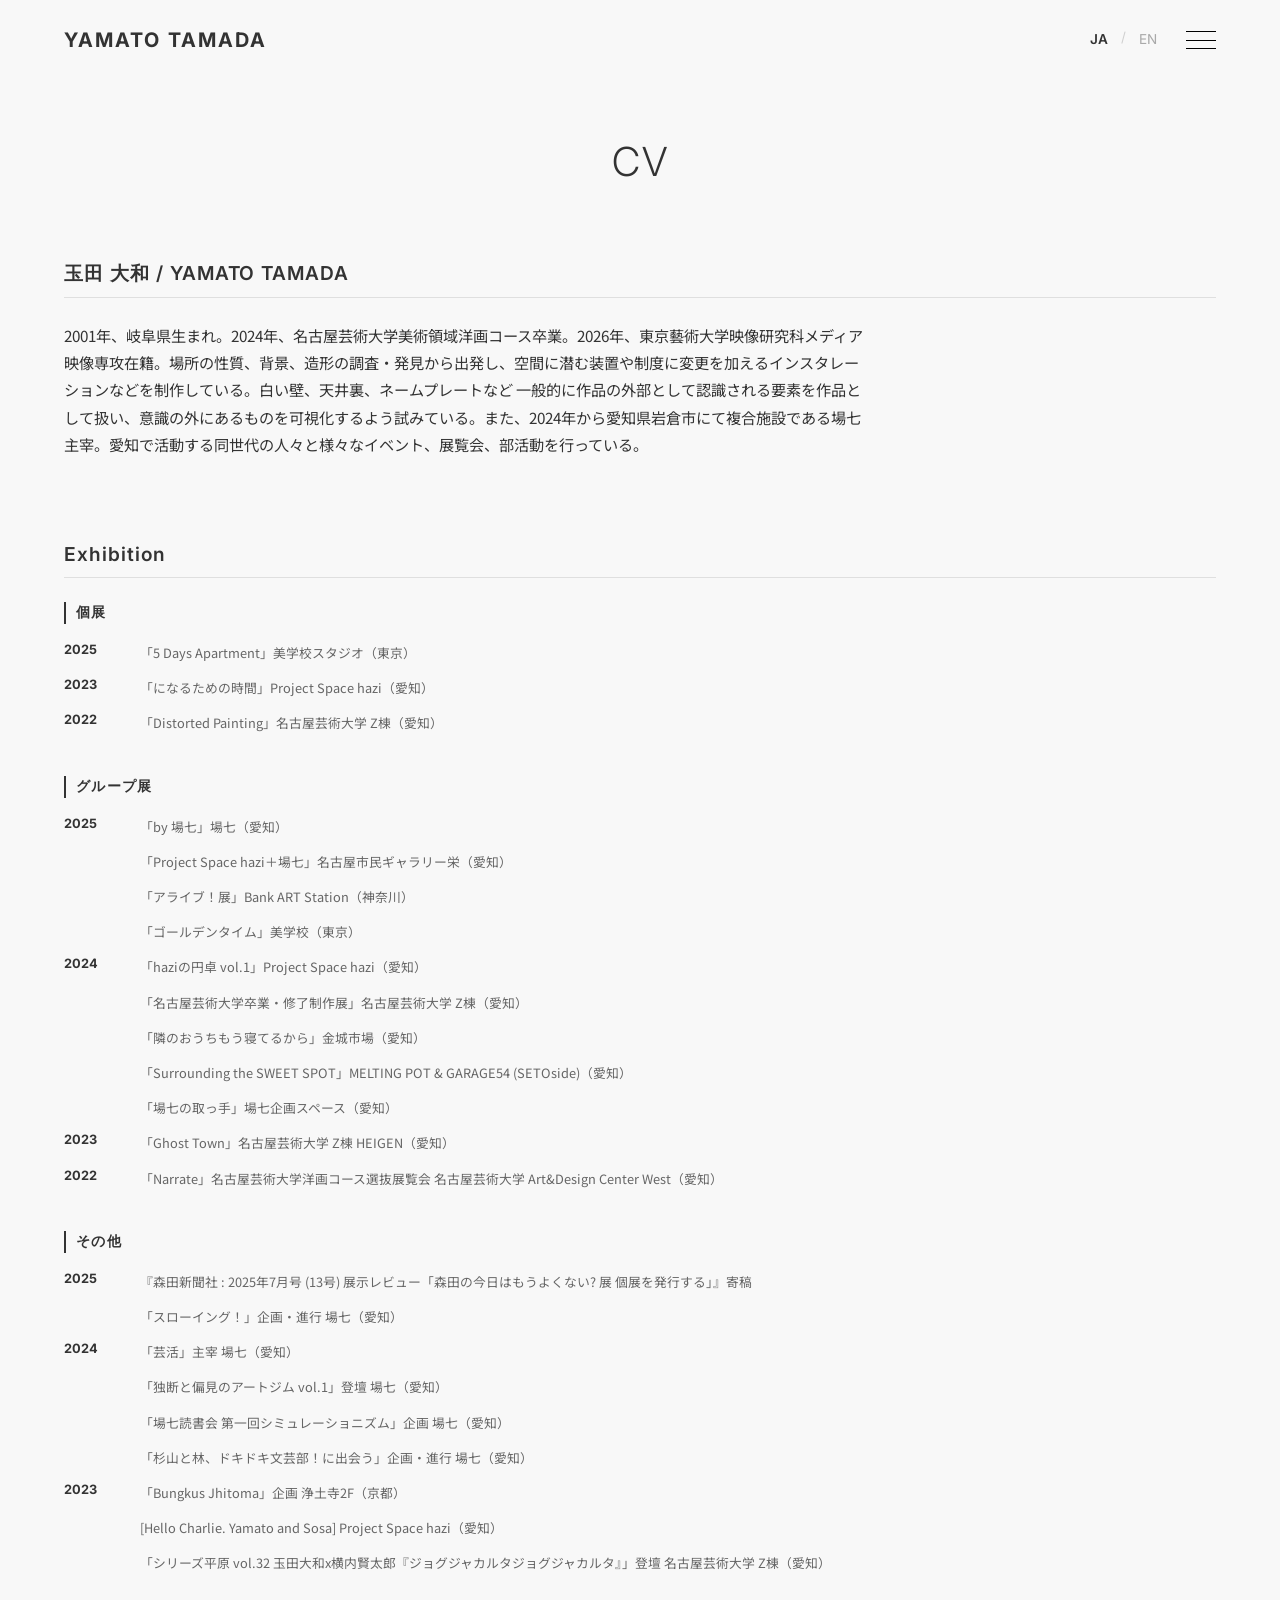
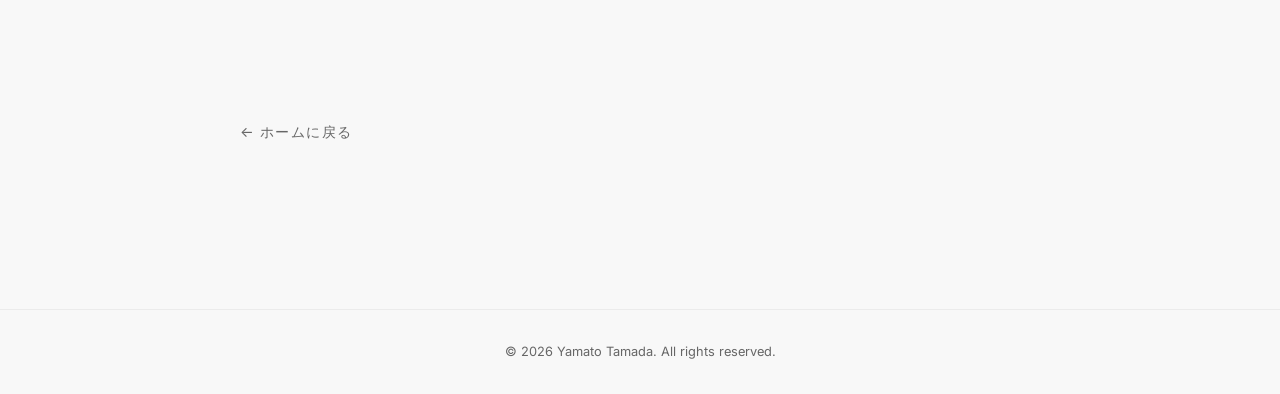
==== commit 8e36c2b3: "6/4" ====
--- a/about.html
+++ b/about.html
@@ -26,36 +26,9 @@
                 </div>
                 <nav class="nav">
                     <ul class="nav-list">
-                        <li><a href="index.html#news" class="nav-link">
-                                <span class="lang-ja">ニュース</span>
-                                <span class="lang-en">NEWS</span>
-                            </a></li>
-                        <li><a href="about.html" class="nav-link">
-                                <span class="lang-ja">記録</span>
-                                <span class="lang-en">ABOUT</span>
-                            </a></li>
-                        <li><a href="index.html#works" class="nav-link">
-                                <span class="lang-ja">作品</span>
-                                <span class="lang-en">WORKS</span>
-                            </a></li>
-                        <li>
-                            <div class="menu-contact-links">
-                                <a href="contact.html" class="menu-contact-link email" aria-label="Email">
-                                    <svg width="24" height="24" viewBox="0 0 24 24" fill="none" stroke="currentColor"
-                                        stroke-width="1.5">
-                                        <path
-                                            d="M3 8l7.89 5.26a2 2 0 002.22 0L21 8M5 19h14a2 2 0 002-2V7a2 2 0 00-2-2H5a2 2 0 00-2 2v10a2 2 0 002 2z" />
-                                    </svg>
-                                </a>
-                                <a href="https://www.instagram.com/yamato.art2/" class="menu-contact-link instagram"
-                                    aria-label="Instagram">
-                                    <svg width="24" height="24" viewBox="0 0 24 24" fill="currentColor">
-                                        <path
-                                            d="M12 2.163c3.204 0 3.584.012 4.85.07 3.252.148 4.771 1.691 4.919 4.919.058 1.265.069 1.645.069 4.849 0 3.205-.012 3.584-.069 4.849-.149 3.225-1.664 4.771-4.919 4.919-1.266.058-1.644.07-4.85.07-3.204 0-3.584-.012-4.849-.07-3.26-.149-4.771-1.699-4.919-4.92-.058-1.265-.07-1.644-.07-4.849 0-3.204.013-3.583.07-4.849.149-3.227 1.664-4.771 4.919-4.919 1.266-.057 1.645-.069 4.849-.069zm0-2.163c-3.259 0-3.667.014-4.947.072-4.358.2-6.78 2.618-6.98 6.98-.059 1.281-.073 1.689-.073 4.948 0 3.259.014 3.668.072 4.948.2 4.358 2.618 6.78 6.98 6.98 1.281.058 1.689.072 4.948.072 3.259 0 3.668-.014 4.948-.072 4.354-.2 6.782-2.618 6.979-6.98.059-1.28.073-1.689.073-4.948 0-3.259-.014-3.667-.072-4.947-.196-4.354-2.617-6.78-6.979-6.98-1.281-.059-1.69-.073-4.949-.073zm0 5.838c-3.403 0-6.162 2.759-6.162 6.162s2.759 6.163 6.162 6.163 6.162-2.759 6.162-6.163c0-3.403-2.759-6.162-6.162-6.162zm0 10.162c-2.209 0-4-1.79-4-4 0-2.209 1.791-4 4-4s4 1.791 4 4c0 2.21-1.791 4-4 4zm6.406-11.845c-.796 0-1.441.645-1.441 1.44s.645 1.44 1.441 1.44c.795 0 1.439-.645 1.439-1.44s-.644-1.44-1.439-1.44z" />
-                                    </svg>
-                                </a>
-                            </div>
-                        </li>
+                        <li><a href="index.html#works" class="nav-link">WORK</a></li>
+                        <li><a href="about.html" class="nav-link">CV</a></li>
+                        <li><a href="contact.html" class="nav-link">CONTACT</a></li>
                     </ul>
                     <button class="menu-toggle" aria-label="Menu">
                         <span class="bar"></span>
@@ -70,10 +43,7 @@
     <main>
         <section class="about-page section">
             <div class="container">
-                <h1 class="page-title">
-                    <span class="lang-ja">記録</span>
-                    <span class="lang-en">ABOUT</span>
-                </h1>
+                <h1 class="page-title">CV</h1>
 
                 <div class="about-section">
                     <h2 class="about-heading">玉田 大和 / YAMATO TAMADA</h2>
--- a/style.css
+++ b/style.css
@@ -990,12 +990,11 @@
     border-color: transparent transparent transparent #fff;
 }
 
-/* Fallback for iframe if needed */
+/* YouTube Video Container */
 .video-container {
     position: relative;
     width: 80%;
-    padding-bottom: 45%;
-    padding-top: 45%;
+    padding-bottom: 45%; /* 16:9 Aspect Ratio (56.25% of 80%) */
     height: 0;
     overflow: hidden;
     margin: 0 auto 4rem auto;
@@ -1241,27 +1240,4 @@
     #contact-form button {
         width: 100%;
     }
-}
-
-/* YouTube Video Container */
-.video-container {
-    position: relative;
-    width: 100%;
-    max-width: 100%;
-    /* Ensure it matches image width */
-    padding-top: 56.25%;
-    /* 16:9 Aspect Ratio */
-    margin: 2rem 0;
-    background: #000;
-    /* Loader background */
-}
-
-.video-container iframe {
-    position: absolute;
-    top: 0;
-    left: 0;
-    width: 100%;
-    height: 100%;
-    border: 0;
-    display: block;
 }
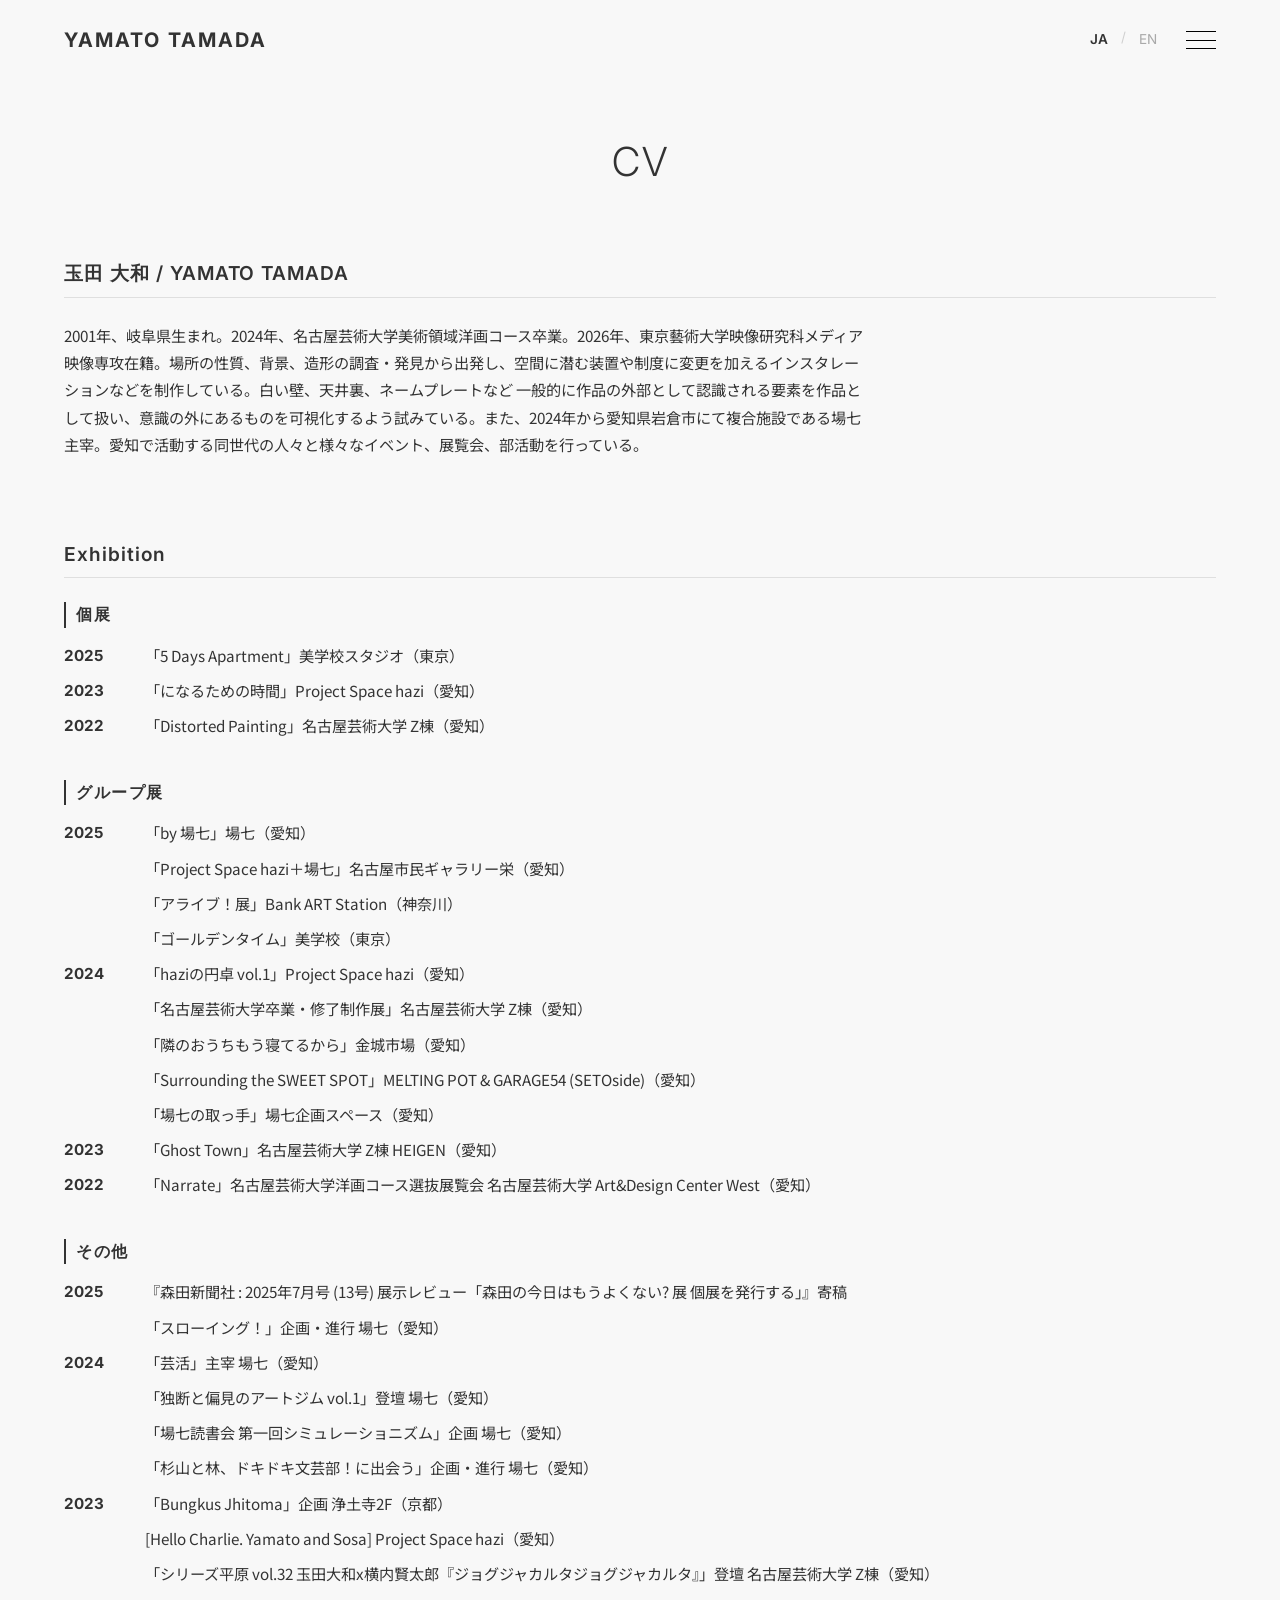
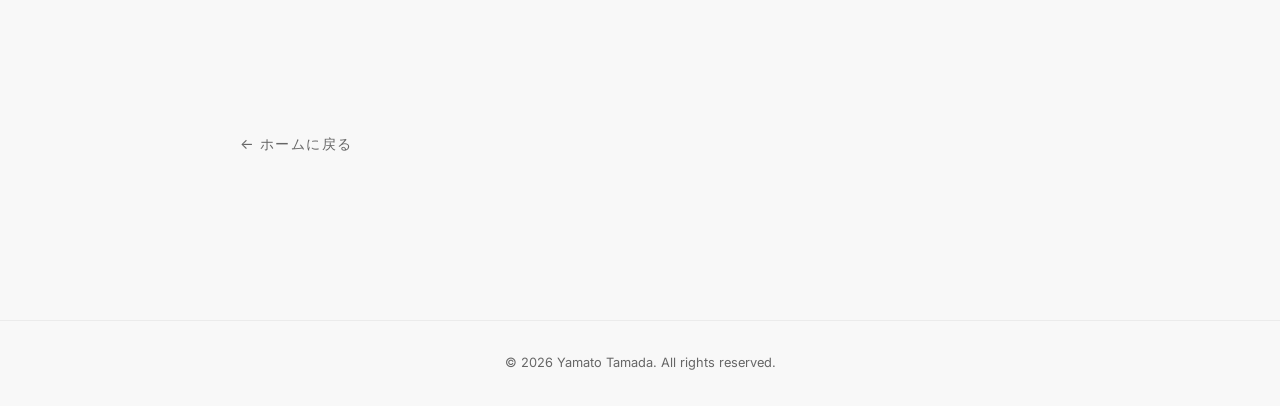
==== commit 3c251ddc: "6/5" ====
--- a/about.html
+++ b/about.html
@@ -26,16 +26,35 @@
                 </div>
                 <nav class="nav">
                     <ul class="nav-list">
-                        <li><a href="index.html#works" class="nav-link">WORK</a></li>
+                        <li><a href="index.html#works" class="nav-link">WORKS</a></li>
                         <li><a href="about.html" class="nav-link">CV</a></li>
                         <li><a href="contact.html" class="nav-link">CONTACT</a></li>
+                                            <li>
+                            <div class="menu-contact-links">
+                                <a href="contact.html" class="menu-contact-link email" aria-label="Email">
+                                    <svg width="24" height="24" viewBox="0 0 24 24" fill="none" stroke="currentColor"
+                                        stroke-width="1.5">
+                                        <path
+                                            d="M3 8l7.89 5.26a2 2 0 002.22 0L21 8M5 19h14a2 2 0 002-2V7a2 2 0 00-2-2H5a2 2 0 00-2 2v10a2 2 0 002 2z" />
+                                    </svg>
+                                </a>
+                                <a href="https://www.instagram.com/yamato.art2/" class="menu-contact-link instagram"
+                                    aria-label="Instagram">
+                                    <svg width="24" height="24" viewBox="0 0 24 24" fill="currentColor">
+                                        <path
+                                            d="M12 2.163c3.204 0 3.584.012 4.85.07 3.252.148 4.771 1.691 4.919 4.919.058 1.265.069 1.645.069 4.849 0 3.205-.012 3.584-.069 4.849-.149 3.225-1.664 4.771-4.919 4.919-1.266.058-1.644.07-4.85.07-3.204 0-3.584-.012-4.849-.07-3.26-.149-4.771-1.699-4.919-4.92-.058-1.265-.07-1.644-.07-4.849 0-3.204.013-3.583.07-4.849.149-3.227 1.664-4.771 4.919-4.919 1.266-.057 1.645-.069 4.849-.069zm0-2.163c-3.259 0-3.667.014-4.947.072-4.358.2-6.78 2.618-6.98 6.98-.059 1.281-.073 1.689-.073 4.948 0 3.259.014 3.668.072 4.948.2 4.358 2.618 6.78 6.98 6.98 1.281.058 1.689.072 4.948.072 3.259 0 3.668-.014 4.948-.072 4.354-.2 6.782-2.618 6.979-6.98.059-1.28.073-1.689.073-4.948 0-3.259-.014-3.667-.072-4.947-.196-4.354-2.617-6.78-6.979-6.98-1.281-.059-1.69-.073-4.949-.073zm0 5.838c-3.403 0-6.162 2.759-6.162 6.162s2.759 6.163 6.162 6.163 6.162-2.759 6.162-6.163c0-3.403-2.759-6.162-6.162-6.162zm0 10.162c-2.209 0-4-1.79-4-4 0-2.209 1.791-4 4-4s4 1.791 4 4c0 2.21-1.791 4-4 4zm6.406-11.845c-.796 0-1.441.645-1.441 1.44s.645 1.44 1.441 1.44c.795 0 1.439-.645 1.439-1.44s-.644-1.44-1.439-1.44z" />
+                                    </svg>
+                                </a>
+                            </div>
+                        </li>
                     </ul>
+                    
+                </nav>
                     <button class="menu-toggle" aria-label="Menu">
                         <span class="bar"></span>
                         <span class="bar"></span>
                         <span class="bar"></span>
                     </button>
-                </nav>
             </div>
         </div>
     </header>
--- a/style.css
+++ b/style.css
@@ -126,6 +126,29 @@
     align-items: center;
 }
 
+.nav {
+    display: flex;
+    position: fixed;
+    top: 0;
+    right: -100%;
+    /* Start hidden off-screen */
+    width: 100%;
+    /* Full width */
+    height: 100vh;
+    background: rgba(248, 248, 248, 0.98);
+    backdrop-filter: blur(10px);
+    padding: 2rem;
+    flex-direction: column;
+    align-items: center;
+    justify-content: center;
+    z-index: 105;
+    transition: right 0.4s cubic-bezier(0.77, 0, 0.175, 1);
+}
+
+.nav.active {
+    right: 0;
+}
+
 .logo {
     font-size: 1.25rem;
     font-weight: 700;
@@ -139,25 +162,13 @@
 
 .nav-list {
     display: flex;
-    position: fixed;
-    top: 0;
-    right: -100%;
-    width: 100%;
-    height: 100vh;
-    background: var(--bg-color);
     flex-direction: column;
     justify-content: center;
     align-items: center;
+    gap: 2.5rem;
     padding: 0;
     margin: 0;
-    gap: 2rem;
-    list-style: none;
-    transition: right 0.6s cubic-bezier(0.77, 0, 0.175, 1);
-    z-index: 99;
-}
-
-.nav-list.active {
-    right: 0;
+    width: 100%;
 }
 
 .nav-list li {
@@ -166,25 +177,25 @@
     transition: opacity 0.4s ease, transform 0.4s ease;
 }
 
-.nav-list.active li {
+.nav.active .nav-list li {
     opacity: 1;
     transform: translateY(0);
 }
 
 /* Staggered animation for menu items */
-.nav-list.active li:nth-child(1) {
+.nav.active .nav-list li:nth-child(1) {
     transition-delay: 0.2s;
 }
 
-.nav-list.active li:nth-child(2) {
+.nav.active .nav-list li:nth-child(2) {
     transition-delay: 0.3s;
 }
 
-.nav-list.active li:nth-child(3) {
+.nav.active .nav-list li:nth-child(3) {
     transition-delay: 0.4s;
 }
 
-.nav-list.active li:nth-child(4) {
+.nav.active .nav-list li:nth-child(4) {
     transition-delay: 0.5s;
 }
 
@@ -252,7 +263,8 @@
     background: none;
     border: none;
     cursor: pointer;
-    z-index: 101;
+    padding: 0;
+    z-index: 110;
     position: relative;
     transition: opacity 0.3s ease;
 }
@@ -522,7 +534,7 @@
 }
 
 .exhibition-type-title {
-    font-size: 0.85rem;
+    font-size: 1rem;
     font-weight: 600;
     text-transform: uppercase;
     letter-spacing: 0.1em;
@@ -548,10 +560,10 @@
 }
 
 .exhibition-year {
-    font-size: 0.8rem;
+    font-size: 0.95rem;
     font-weight: 700;
     color: var(--text-color);
-    min-width: 60px;
+    min-width: 65px;
     flex-shrink: 0;
 }
 
@@ -568,10 +580,10 @@
 }
 
 .exhibition-title {
-    font-size: 0.8rem;
+    font-size: 0.95rem;
     font-family: var(--font-jp);
-    color: var(--secondary-color);
-    line-height: 1.4;
+    color: var(--text-color);
+    line-height: 1.5;
 }
 
 .statement-text {
@@ -798,21 +810,14 @@
         font-size: 3rem;
     }
 
-    .nav {
-        display: none;
-        /* Hide default nav on mobile, use toggle later */
-        position: absolute;
-        top: var(--header-height);
-        left: 0;
-        width: 100%;
-        background: var(--bg-color);
-        padding: 2rem;
+    .nav-list {
         flex-direction: column;
         align-items: center;
-    }
-
-    .nav.active {
-        display: flex;
+        gap: 2rem;
+    }
+
+    .nav-link {
+        font-size: 1.5rem;
     }
 
     .menu-contact-links {
@@ -994,7 +999,8 @@
 .video-container {
     position: relative;
     width: 80%;
-    padding-bottom: 45%; /* 16:9 Aspect Ratio (56.25% of 80%) */
+    padding-bottom: 45%;
+    /* 16:9 Aspect Ratio (56.25% of 80%) */
     height: 0;
     overflow: hidden;
     margin: 0 auto 4rem auto;
@@ -1175,7 +1181,7 @@
 /* Success Message Styles */
 .contact-success {
     text-align: center;
-    padding: 6rem 2rem;
+
     background: var(--bg-color);
     border: 1px solid #f2f4f5;
     border-radius: 8px;
@@ -1240,4 +1246,10 @@
     #contact-form button {
         width: 100%;
     }
+
+    .nav {
+        width: 100%;
+        /* Full width on mobile */
+        padding: 6rem 2rem;
+    }
 }
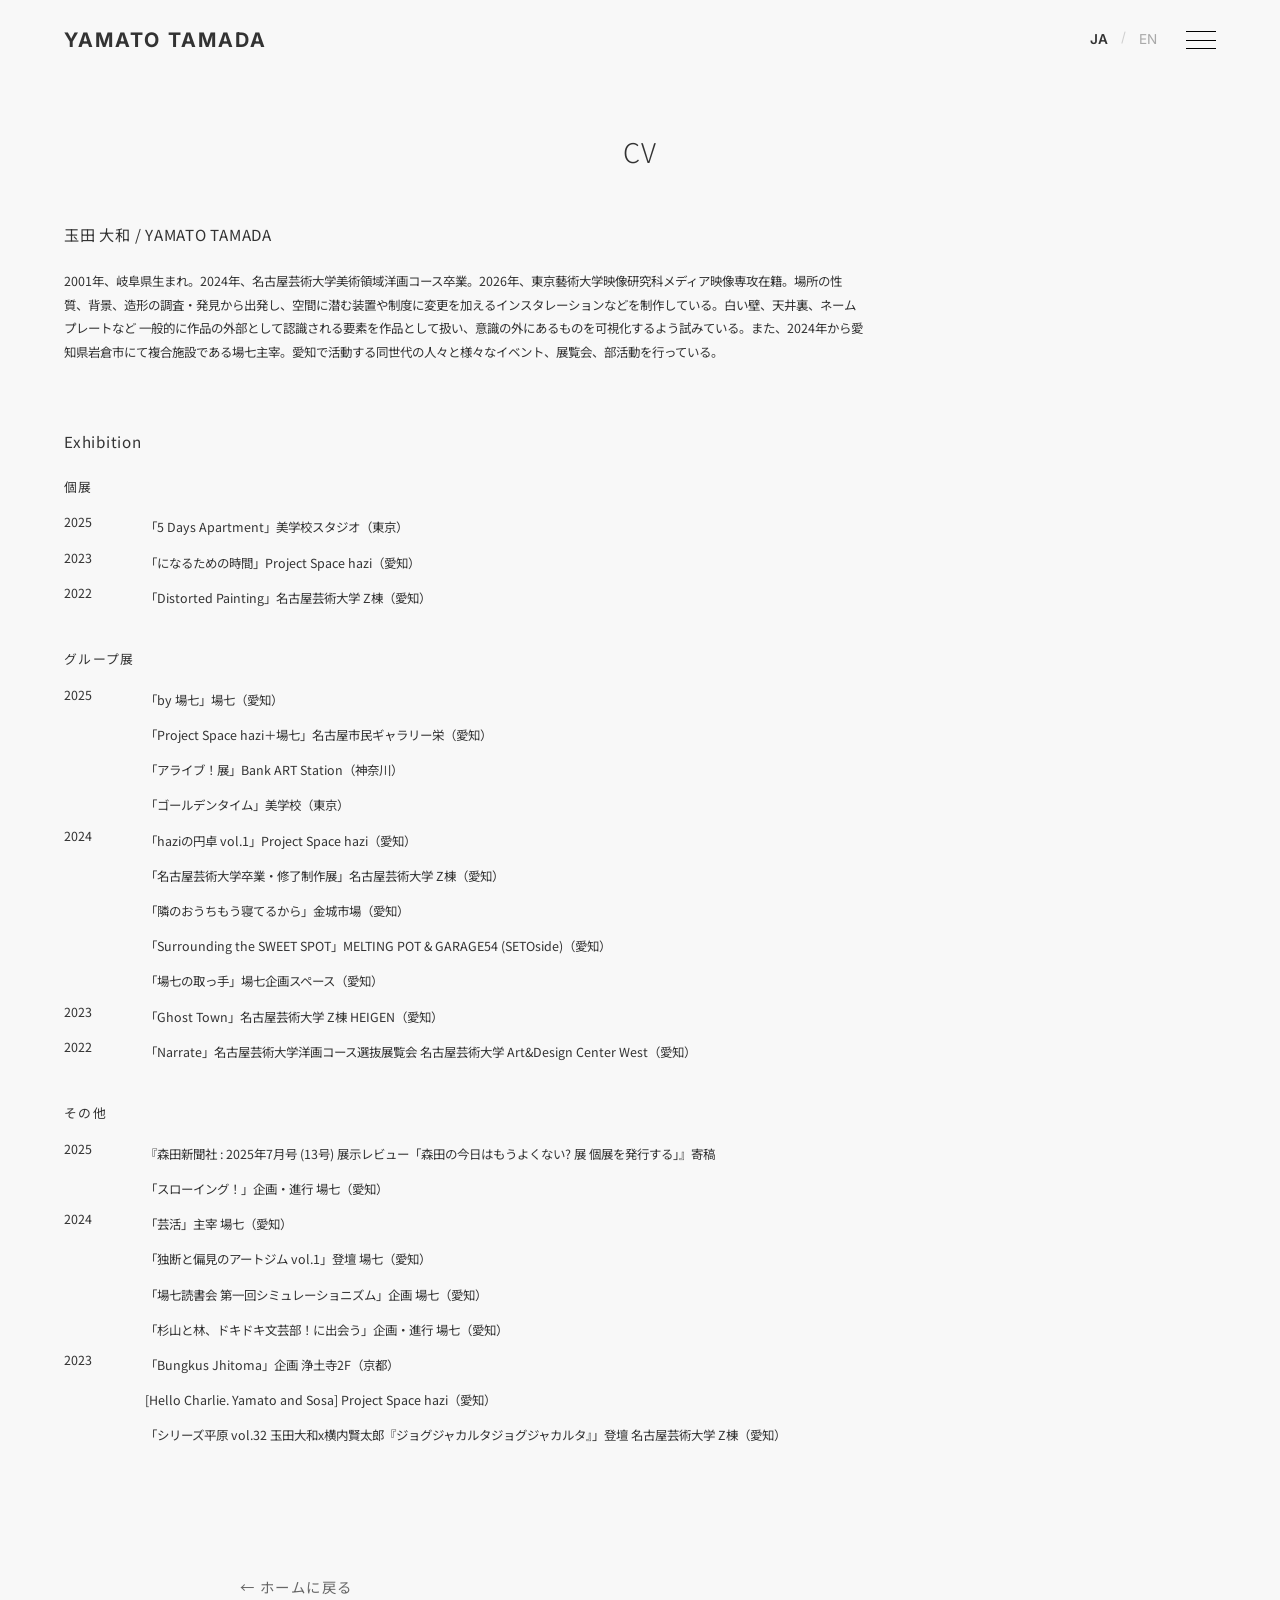
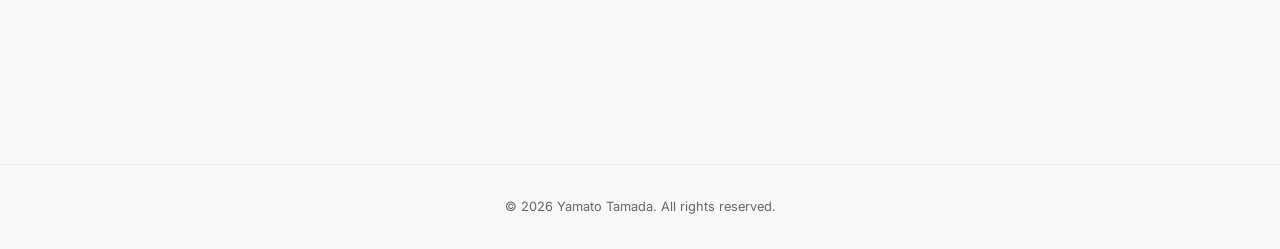
==== commit 8b07fb5d: "Bust stylesheet cache across pages" ====
--- a/about.html
+++ b/about.html
@@ -6,7 +6,7 @@
     <meta name="viewport" content="width=device-width, initial-scale=1.0">
     <title>About | YAMATO TAMADA</title>
     <meta name="description" content="About YAMATO TAMADA - Artist profile, exhibition history, and artist statement">
-    <link rel="stylesheet" href="style.css">
+    <link rel="stylesheet" href="style.css?v=20260812-1">
     <link rel="preconnect" href="https://fonts.googleapis.com">
     <link rel="preconnect" href="https://fonts.gstatic.com" crossorigin>
     <link
--- a/style.css
+++ b/style.css
@@ -336,7 +336,7 @@
 }
 
 .works-year-group {
-    margin-bottom: 5rem;
+    margin-bottom: 4rem;
 }
 
 .works-year-group:last-child {
@@ -344,9 +344,9 @@
 }
 
 .works-year-title {
-    font-size: 1.5rem;
+    font-size: 1rem;
     font-weight: 300;
-    margin-bottom: 2rem;
+    margin-bottom: 1.5rem;
     letter-spacing: 0.1em;
     border-bottom: 1px solid rgba(0, 0, 0, 0.05);
     padding-bottom: 0.5rem;
@@ -355,16 +355,15 @@
 
 .works-grid {
     display: grid;
-    grid-template-columns: repeat(auto-fill, minmax(400px, 1fr));
-    gap: 2rem;
+    grid-template-columns: repeat(auto-fill, minmax(220px, 1fr));
+    column-gap: 2rem;
+    row-gap: 2.8rem;
 }
 
 .work-item {
     position: relative;
-    overflow: hidden;
-    aspect-ratio: 3/2;
-    justify-self: center;
-    /* Center if width is less than 100% */
+    overflow: visible;
+    width: 100%;
 }
 
 /* Portrait orientation adjustment: 
@@ -378,42 +377,40 @@
    So width should be 2/3 (66.66%) of the column width.
 */
 .work-item.is-portrait {
-    aspect-ratio: 2/3;
-    width: 66.66%;
+    width: 100%;
 }
 
 .work-link {
     display: block;
     width: 100%;
-    height: 100%;
+    height: auto;
 }
 
 .work-image-wrapper {
     width: 100%;
-    height: 100%;
+    height: auto;
     position: relative;
 }
 
 .work-image {
     width: 100%;
-    height: 100%;
+    aspect-ratio: 4 / 3;
+    height: auto;
     object-fit: cover;
-    transition: transform 0.6s cubic-bezier(0.2, 1, 0.3, 1);
+    display: block;
+    transition: opacity 0.3s ease;
 }
 
 .work-overlay {
-    position: absolute;
-    top: 0;
-    left: 0;
-    width: 100%;
-    height: 100%;
-    background: rgba(0, 0, 0, 0.6);
-    display: flex;
-    flex-direction: column;
-    justify-content: center;
-    align-items: center;
-    opacity: 0;
-    transition: opacity 0.4s ease;
+    position: static;
+    width: 100%;
+    height: auto;
+    background: transparent;
+    display: flex;
+    justify-content: flex-start;
+    align-items: flex-start;
+    opacity: 1;
+    padding-top: 0.55rem;
 }
 
 .work-item:hover .work-overlay {
@@ -421,17 +418,18 @@
 }
 
 .work-item:hover .work-image {
-    transform: scale(1.05);
+    opacity: 0.72;
 }
 
 .work-title {
-    font-size: 1.5rem;
-    font-weight: 600;
-    margin-bottom: 0.5rem;
-    color: #fff;
-    /* Ensure text visible on overlay */
-    transform: translateY(20px);
-    transition: transform 0.4s ease;
+    font-size: 0.9rem;
+    font-weight: 400;
+    margin-bottom: 0;
+    color: var(--text-color);
+    transform: none;
+    transition: opacity 0.3s ease;
+    line-height: 1.5;
+    font-family: var(--font-jp);
 }
 
 .work-category {
@@ -511,37 +509,39 @@
 .about-page {
     padding-top: calc(var(--header-height) + 50px);
     min-height: 100vh;
+    font-family: var(--font-jp);
+}
+
+.about-page .page-title {
+    font-size: 1.7rem;
+    margin-bottom: 3rem;
 }
 
 .about-section {
-    margin-bottom: 5rem;
+    margin-bottom: 4rem;
 }
 
 .about-heading {
-    font-size: 1.2rem;
-    font-weight: 600;
+    font-size: 0.95rem;
+    font-weight: 400;
     margin-bottom: 1.5rem;
     letter-spacing: 0.05em;
-    border-bottom: 1px solid rgba(0, 0, 0, 0.1);
-    padding-bottom: 0.5rem;
 }
 
 .about-subtitle {
-    font-size: 1.2rem;
+    font-size: 0.9rem;
     color: var(--secondary-color);
     font-family: var(--font-jp);
     margin-top: 0.5rem;
 }
 
 .exhibition-type-title {
-    font-size: 1rem;
-    font-weight: 600;
+    font-size: 0.8rem;
+    font-weight: 400;
     text-transform: uppercase;
     letter-spacing: 0.1em;
     color: var(--text-color);
     margin: 2.5rem 0 1rem 0;
-    border-left: 2px solid var(--text-color);
-    padding-left: 10px;
 }
 
 .exhibition-type-title:first-of-type {
@@ -560,8 +560,8 @@
 }
 
 .exhibition-year {
-    font-size: 0.95rem;
-    font-weight: 700;
+    font-size: 0.78rem;
+    font-weight: 400;
     color: var(--text-color);
     min-width: 65px;
     flex-shrink: 0;
@@ -580,7 +580,7 @@
 }
 
 .exhibition-title {
-    font-size: 0.95rem;
+    font-size: 0.78rem;
     font-family: var(--font-jp);
     color: var(--text-color);
     line-height: 1.5;
@@ -591,8 +591,8 @@
 }
 
 .statement-text p {
-    font-size: 0.95rem;
-    line-height: 1.8;
+    font-size: 0.78rem;
+    line-height: 1.9;
     margin-bottom: 1.5rem;
     font-family: var(--font-jp);
     color: var(--text-color);
@@ -774,6 +774,17 @@
     font-size: 1.1rem;
     font-weight: 500;
     font-family: var(--font-jp);
+}
+
+.news-title a {
+    color: inherit;
+    text-decoration: none;
+    transition: opacity 0.3s ease;
+    display: inline-block;
+}
+
+.news-title a:hover {
+    opacity: 0.5 !important;
 }
 
 @media (min-width: 768px) {
@@ -1252,4 +1263,4 @@
         /* Full width on mobile */
         padding: 6rem 2rem;
     }
-}+}
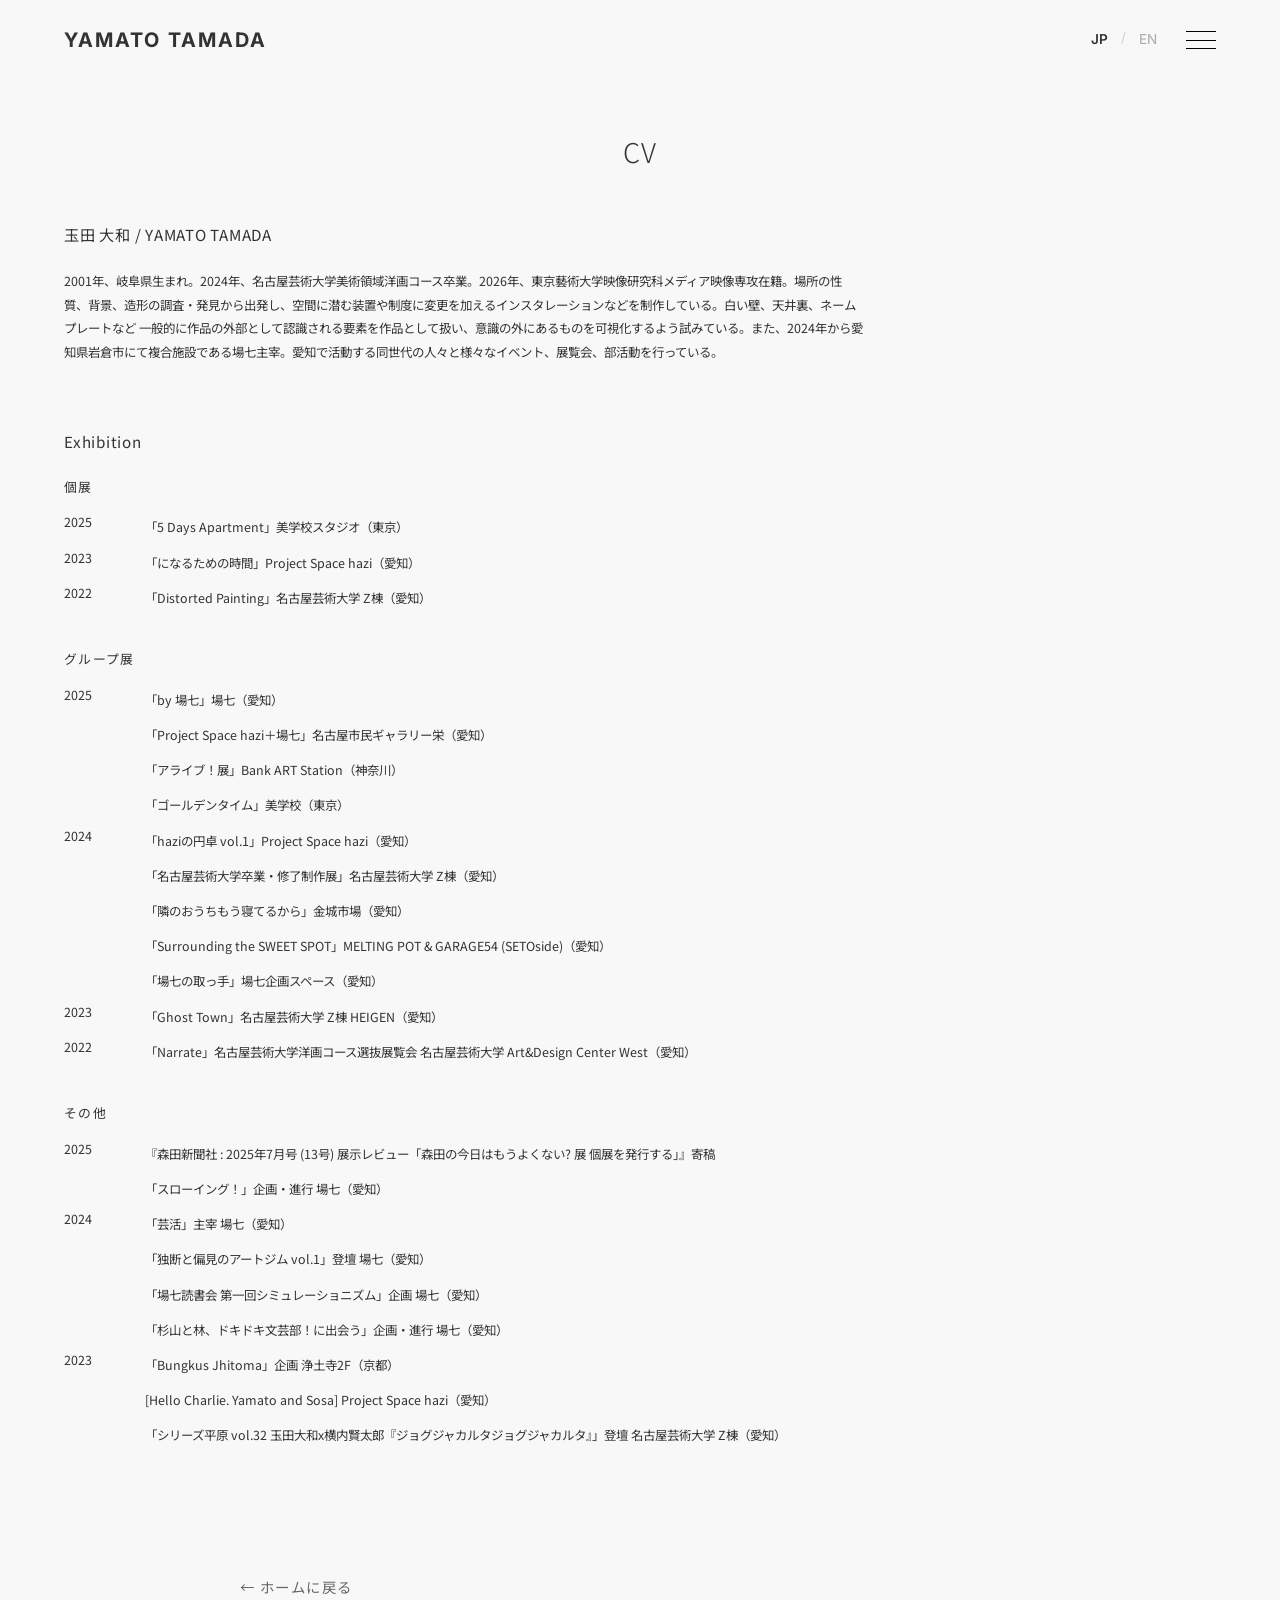
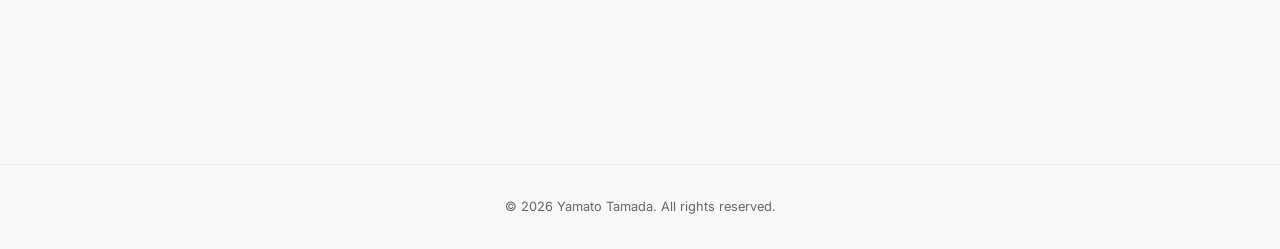
==== commit 464c19df: "Update language switch label to JP" ====
--- a/about.html
+++ b/about.html
@@ -20,7 +20,7 @@
             <a href="index.html" class="logo">YAMATO TAMADA</a>
             <div class="nav-container">
                 <div class="lang-switcher">
-                    <span class="lang-btn active" data-lang="ja">JA</span>
+                    <span class="lang-btn active" data-lang="ja">JP</span>
                     <span class="lang-divider">/</span>
                     <span class="lang-btn" data-lang="en">EN</span>
                 </div>
